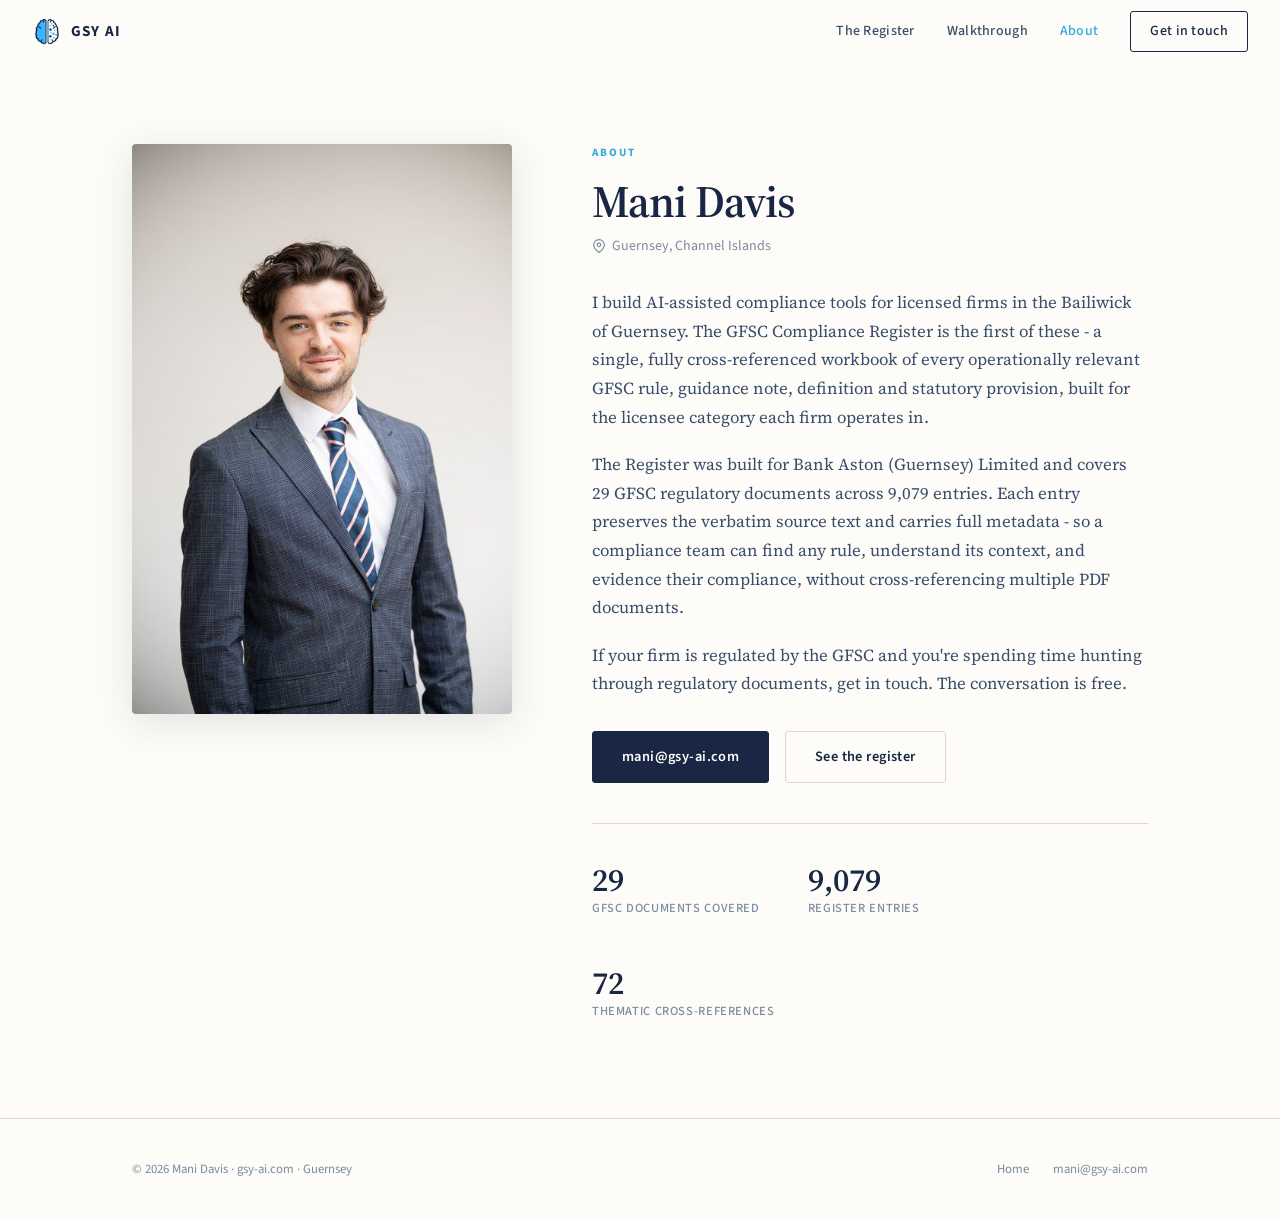
==== about.html @ 8e17f765 "first commit" ====
<!doctype html>
<html lang="en">
<head>
  <meta charset="utf-8" />
  <meta name="viewport" content="width=device-width, initial-scale=1" />
  <title>About - GSY AI</title>
  <meta name="description" content="Mani Davis - building AI-assisted compliance tools for licensed firms in the Bailiwick of Guernsey." />
  <link rel="icon" type="image/png" href="images/favicon.png" />
  <link rel="stylesheet" href="css/style.css" />
  <link rel="stylesheet" href="css/about.css" />
</head>
<body>

  <nav class="nav" id="nav">
    <a class="nav__logo" href="index.html">
      <img src="images/favicon.png" alt="GSY AI" />
      <span class="nav__logo-text">GSY AI</span>
    </a>
    <div class="nav__links">
      <a href="index.html#register">The Register</a>
      <a href="index.html#walkthrough">Walkthrough</a>
      <a href="about.html" style="color:var(--blue);">About</a>
      <a href="mailto:mani@gsy-ai.com" class="nav__cta">Get in touch</a>
    </div>
  </nav>

  <main class="about-main">
    <div class="wrap">

      <div class="about-grid">

        <!-- Photo -->
        <div class="about-photo-col">
          <div class="about-photo-wrap">
            <img src="images/mani.jpg" alt="Mani Davis" class="about-photo" />
          </div>
        </div>

        <!-- Text -->
        <div class="about-text-col">
          <div class="eyebrow" style="margin-bottom:1rem;">About</div>
          <h1 class="about-h1">Mani Davis</h1>
          <div class="about-location">
            <svg width="14" height="14" viewBox="0 0 24 24" fill="none" stroke="currentColor" stroke-width="2" stroke-linecap="round" stroke-linejoin="round"><path d="M21 10c0 7-9 13-9 13s-9-6-9-13a9 9 0 0 1 18 0z"/><circle cx="12" cy="10" r="3"/></svg>
            Guernsey, Channel Islands
          </div>

          <div class="about-body">
            <p>I build AI-assisted compliance tools for licensed firms in the Bailiwick of Guernsey. The GFSC Compliance Register is the first of these - a single, fully cross-referenced workbook of every operationally relevant GFSC rule, guidance note, definition and statutory provision, built for the licensee category each firm operates in.</p>
            <p>The Register was built for Bank Aston (Guernsey) Limited and covers 29 GFSC regulatory documents across 9,079 entries. Each entry preserves the verbatim source text and carries full metadata - so a compliance team can find any rule, understand its context, and evidence their compliance, without cross-referencing multiple PDF documents.</p>
            <p>If your firm is regulated by the GFSC and you're spending time hunting through regulatory documents, get in touch. The conversation is free.</p>
          </div>

          <div class="about-actions">
            <a href="mailto:mani@gsy-ai.com" class="btn btn--primary">mani@gsy-ai.com</a>
            <a href="index.html#register" class="btn btn--outline">See the register</a>
          </div>

          <div class="about-divider"></div>

          <div class="about-stats">
            <div class="stat">
              <span class="stat__number">29</span>
              <span class="stat__label">GFSC documents covered</span>
            </div>
            <div class="stat">
              <span class="stat__number">9,079</span>
              <span class="stat__label">Register entries</span>
            </div>
            <div class="stat">
              <span class="stat__number">72</span>
              <span class="stat__label">Thematic cross-references</span>
            </div>
          </div>
        </div>

      </div>

    </div>
  </main>

  <footer class="footer">
    <div class="wrap">
      <div class="footer__inner">
        <p class="footer__copy">© 2026 Mani Davis · gsy-ai.com · Guernsey</p>
        <nav class="footer__links">
          <a href="index.html">Home</a>
          <a href="mailto:mani@gsy-ai.com">mani@gsy-ai.com</a>
        </nav>
      </div>
    </div>
  </footer>

  <script src="js/main.js"></script>
</body>
</html>
---- css/style.css ----
/* ─────────────────────────────────────────
   GSY AI — Global Styles
   Palette: Navy #1a2744, Blue #2eaadc, Paper #fdfcf8
───────────────────────────────────────── */

@import url('https://fonts.googleapis.com/css2?family=Source+Serif+4:ital,opsz,wght@0,8..60,300;0,8..60,400;0,8..60,600;0,8..60,700;1,8..60,400;1,8..60,600&family=Source+Sans+3:wght@300;400;500;600;700&display=swap');

:root {
  --navy:      #1a2744;
  --navy-mid:  #243562;
  --blue:      #2eaadc;
  --blue-pale: #e8f6fd;
  --paper:     #fdfcf8;
  --paper-mid: #f3f0e8;
  --rule:      #ddd8cf;
  --ink:       #1a2744;
  --soft:      #3a4d6b;
  --mute:      #7a8aa0;
  --serif:     'Source Serif 4', Georgia, serif;
  --sans:      'Source Sans 3', 'Helvetica Neue', Arial, sans-serif;
  --ease:      cubic-bezier(0.25, 0.46, 0.45, 0.94);
  --radius:    3px;
}

/* ── Reset ── */
*, *::before, *::after { box-sizing: border-box; margin: 0; padding: 0; }
html { scroll-behavior: smooth; -webkit-text-size-adjust: 100%; }
body {
  background: var(--paper);
  color: var(--ink);
  font-family: var(--serif);
  font-size: 1rem;
  line-height: 1.6;
  -webkit-font-smoothing: antialiased;
}
img { display: block; max-width: 100%; }
a { color: inherit; text-decoration: none; }
button { cursor: pointer; border: none; background: none; font: inherit; color: inherit; }
ul, ol { list-style: none; }

/* ── Typography ── */
.eyebrow {
  font-family: var(--sans);
  font-size: 0.7rem;
  font-weight: 700;
  letter-spacing: 0.18em;
  text-transform: uppercase;
  color: var(--blue);
}

h1 {
  font-family: var(--serif);
  font-size: clamp(2.2rem, 5vw, 3.4rem);
  font-weight: 600;
  line-height: 1.06;
  letter-spacing: -0.02em;
  color: var(--navy);
}

h2 {
  font-family: var(--serif);
  font-size: clamp(1.5rem, 3vw, 2.1rem);
  font-weight: 600;
  line-height: 1.1;
  letter-spacing: -0.01em;
  color: var(--navy);
}

h3 {
  font-family: var(--sans);
  font-size: 0.72rem;
  font-weight: 700;
  letter-spacing: 0.15em;
  text-transform: uppercase;
  color: var(--mute);
}

/* ── Layout ── */
.wrap {
  width: 100%;
  max-width: 1080px;
  margin: 0 auto;
  padding: 0 2rem;
}
.wrap--narrow {
  max-width: 700px;
  margin: 0 auto;
  padding: 0 2rem;
}

/* ── Nav ── */
.nav {
  position: fixed;
  top: 0; left: 0; right: 0;
  z-index: 200;
  height: 64px;
  display: flex;
  align-items: center;
  justify-content: space-between;
  padding: 0 2rem;
  background: rgba(253,252,248,0.94);
  backdrop-filter: blur(14px);
  -webkit-backdrop-filter: blur(14px);
  border-bottom: 1px solid transparent;
  transition: border-color 0.3s var(--ease), background 0.3s var(--ease);
}
.nav.scrolled {
  border-bottom-color: var(--rule);
  background: rgba(253,252,248,0.98);
}
.nav__logo {
  display: flex;
  align-items: center;
  gap: 0.55rem;
  text-decoration: none;
}
.nav__logo img {
  width: 30px;
  height: 30px;
}
.nav__logo-text {
  font-family: var(--sans);
  font-size: 0.95rem;
  font-weight: 700;
  letter-spacing: 0.08em;
  text-transform: uppercase;
  color: var(--navy);
}
.nav__links {
  display: flex;
  align-items: center;
  gap: 2rem;
}
.nav__links a {
  font-family: var(--sans);
  font-size: 0.875rem;
  font-weight: 500;
  color: var(--soft);
  letter-spacing: 0.02em;
  transition: color 0.2s;
}
.nav__links a:hover { color: var(--blue); }
.nav__cta {
  display: inline-flex;
  align-items: center;
  font-family: var(--sans);
  font-size: 0.82rem;
  font-weight: 600;
  letter-spacing: 0.04em;
  padding: 0.5rem 1.2rem;
  border: 1.5px solid var(--navy);
  border-radius: var(--radius);
  color: var(--navy) !important;
  transition: all 0.2s var(--ease);
}
.nav__cta:hover {
  background: var(--navy);
  color: var(--paper) !important;
  border-color: var(--navy);
}

/* ── Buttons ── */
.btn {
  display: inline-flex;
  align-items: center;
  gap: 0.5rem;
  font-family: var(--sans);
  font-weight: 600;
  font-size: 0.9rem;
  letter-spacing: 0.03em;
  padding: 0.85rem 1.8rem;
  border-radius: var(--radius);
  transition: all 0.2s var(--ease);
  cursor: pointer;
  border: 1.5px solid transparent;
  text-decoration: none;
}
.btn--primary {
  background: var(--navy);
  color: var(--paper);
  border-color: var(--navy);
}
.btn--primary:hover {
  background: var(--navy-mid);
  border-color: var(--navy-mid);
  transform: translateY(-1px);
  box-shadow: 0 4px 16px rgba(26,39,68,0.18);
}
.btn--outline {
  background: transparent;
  color: var(--navy);
  border-color: var(--rule);
}
.btn--outline:hover {
  border-color: var(--navy);
  background: var(--paper-mid);
}

/* ── Sections ── */
section { padding: 6rem 0; }
section.section--sm { padding: 4rem 0; }
section.section--lg { padding: 8rem 0; }

/* ── Dividers ── */
.hr { border: none; border-top: 1px solid var(--rule); }

/* ── Footer ── */
.footer {
  padding: 2.5rem 0;
  border-top: 1px solid var(--rule);
}
.footer__inner {
  display: flex;
  justify-content: space-between;
  align-items: center;
  flex-wrap: wrap;
  gap: 1rem;
}
.footer__copy {
  font-family: var(--sans);
  font-size: 0.8rem;
  color: var(--mute);
}
.footer__links {
  display: flex;
  gap: 1.5rem;
}
.footer__links a {
  font-family: var(--sans);
  font-size: 0.8rem;
  color: var(--mute);
  transition: color 0.2s;
}
.footer__links a:hover { color: var(--blue); }

/* ── Responsive ── */
@media (max-width: 700px) {
  .nav__links { display: none; }
  .wrap, .wrap--narrow { padding: 0 1.25rem; }
  section { padding: 4rem 0; }
  section.section--lg { padding: 5rem 0; }
}
---- css/about.css ----
/* ── About page ── */
.about-main {
  padding: 9rem 0 6rem;
}
.about-grid {
  display: grid;
  grid-template-columns: 380px 1fr;
  gap: 5rem;
  align-items: start;
}
.about-photo-wrap {
  position: sticky;
  top: 90px;
}
.about-photo {
  width: 100%;
  border-radius: 4px;
  box-shadow: 0 8px 40px rgba(26,39,68,0.12);
  display: block;
}

.about-h1 {
  font-size: clamp(2rem, 4vw, 2.8rem);
  margin-bottom: 0.6rem;
}
.about-location {
  display: flex;
  align-items: center;
  gap: 0.4rem;
  font-family: var(--sans);
  font-size: 0.875rem;
  color: var(--mute);
  margin-bottom: 2rem;
}

.about-body {
  display: flex;
  flex-direction: column;
  gap: 1.2rem;
  margin-bottom: 2rem;
}
.about-body p {
  font-size: 1.05rem;
  line-height: 1.7;
  color: var(--soft);
}

.about-actions {
  display: flex;
  gap: 1rem;
  flex-wrap: wrap;
  margin-bottom: 2.5rem;
}

.about-divider {
  height: 1px;
  background: var(--rule);
  margin-bottom: 2.5rem;
}

.about-stats {
  display: flex;
  gap: 3rem;
  flex-wrap: wrap;
}
.stat {
  display: flex;
  flex-direction: column;
  gap: 0.2rem;
}
.stat__number {
  font-family: var(--serif);
  font-size: 2rem;
  font-weight: 600;
  color: var(--navy);
  line-height: 1;
}
.stat__label {
  font-family: var(--sans);
  font-size: 0.78rem;
  font-weight: 500;
  color: var(--mute);
  letter-spacing: 0.05em;
  text-transform: uppercase;
}

@media (max-width: 900px) {
  .about-grid {
    grid-template-columns: 1fr;
    gap: 2.5rem;
  }
  .about-photo-wrap { position: static; max-width: 320px; }
  .about-stats { gap: 2rem; }
}
@media (max-width: 600px) {
  .about-main { padding: 7rem 0 4rem; }
  .stat__number { font-size: 1.6rem; }
}
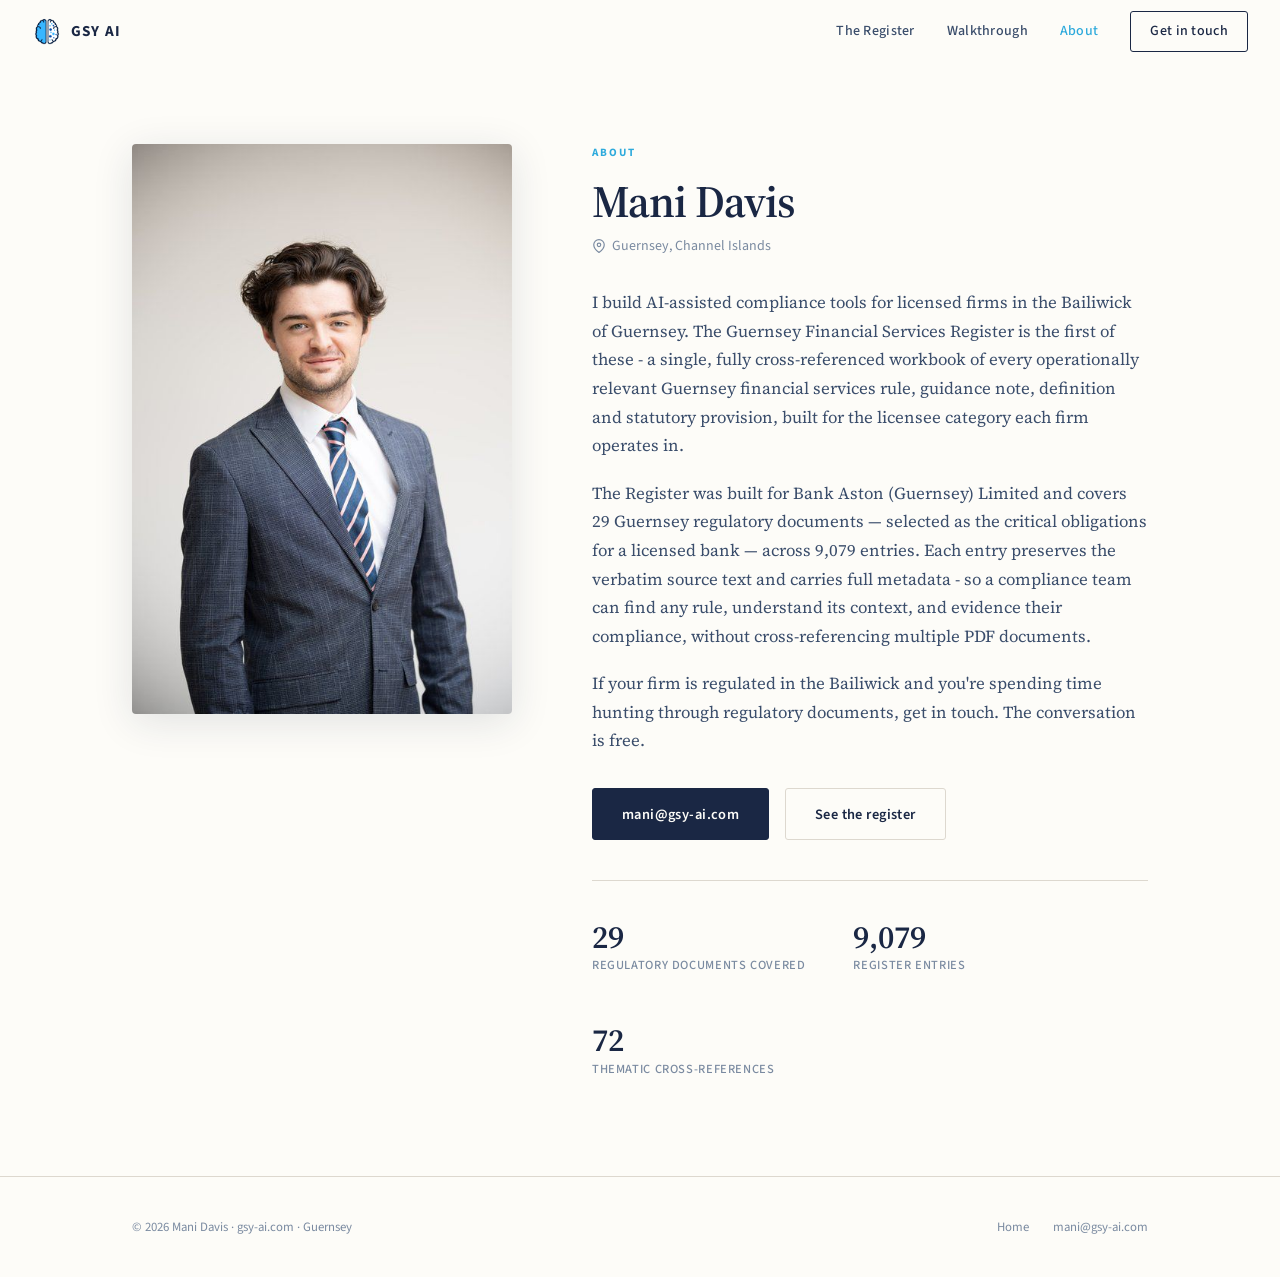
==== commit f43e8fb2: "Replace GFSC-specific branding with broader regulatory language - Rename "GFSC Compliance Register" " ====
--- a/about.html
+++ b/about.html
@@ -46,9 +46,9 @@
           </div>
 
           <div class="about-body">
-            <p>I build AI-assisted compliance tools for licensed firms in the Bailiwick of Guernsey. The GFSC Compliance Register is the first of these - a single, fully cross-referenced workbook of every operationally relevant GFSC rule, guidance note, definition and statutory provision, built for the licensee category each firm operates in.</p>
-            <p>The Register was built for Bank Aston (Guernsey) Limited and covers 29 GFSC regulatory documents across 9,079 entries. Each entry preserves the verbatim source text and carries full metadata - so a compliance team can find any rule, understand its context, and evidence their compliance, without cross-referencing multiple PDF documents.</p>
-            <p>If your firm is regulated by the GFSC and you're spending time hunting through regulatory documents, get in touch. The conversation is free.</p>
+            <p>I build AI-assisted compliance tools for licensed firms in the Bailiwick of Guernsey. The Guernsey Financial Services Register is the first of these - a single, fully cross-referenced workbook of every operationally relevant Guernsey financial services rule, guidance note, definition and statutory provision, built for the licensee category each firm operates in.</p>
+            <p>The Register was built for Bank Aston (Guernsey) Limited and covers 29 Guernsey regulatory documents — selected as the critical obligations for a licensed bank — across 9,079 entries. Each entry preserves the verbatim source text and carries full metadata - so a compliance team can find any rule, understand its context, and evidence their compliance, without cross-referencing multiple PDF documents.</p>
+            <p>If your firm is regulated in the Bailiwick and you're spending time hunting through regulatory documents, get in touch. The conversation is free.</p>
           </div>
 
           <div class="about-actions">
@@ -61,7 +61,7 @@
           <div class="about-stats">
             <div class="stat">
               <span class="stat__number">29</span>
-              <span class="stat__label">GFSC documents covered</span>
+              <span class="stat__label">regulatory documents covered</span>
             </div>
             <div class="stat">
               <span class="stat__number">9,079</span>
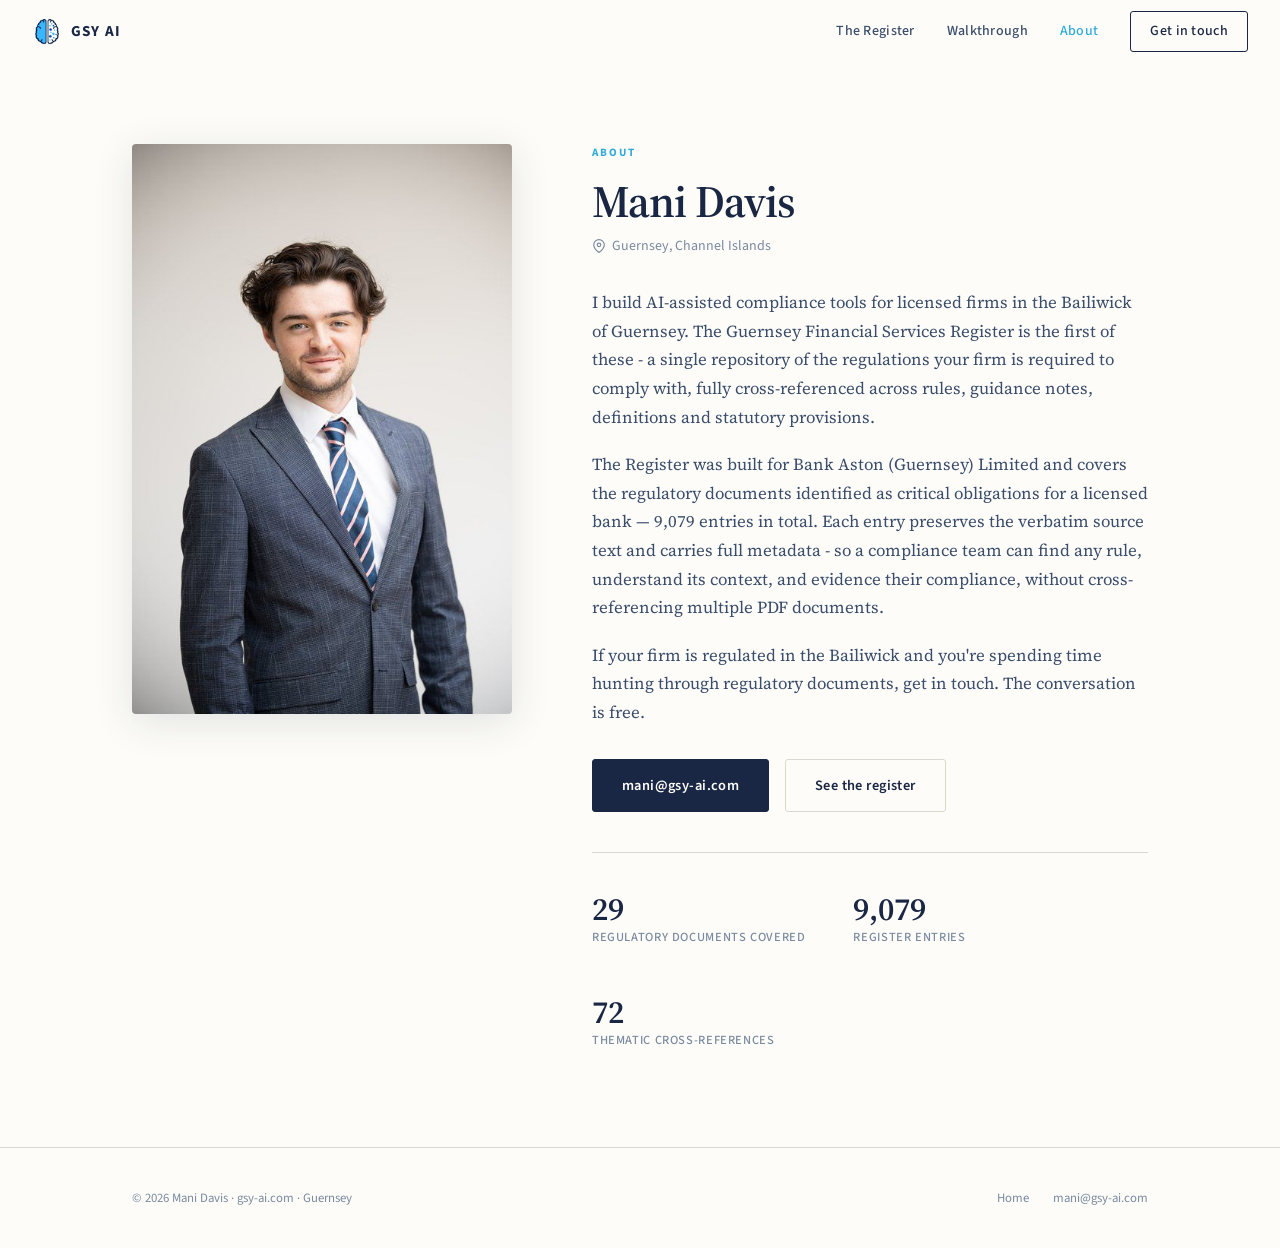
==== commit c5dd2a26: "Update copy: financial services register terminology per client feedback" ====
--- a/about.html
+++ b/about.html
@@ -46,8 +46,8 @@
           </div>
 
           <div class="about-body">
-            <p>I build AI-assisted compliance tools for licensed firms in the Bailiwick of Guernsey. The Guernsey Financial Services Register is the first of these - a single, fully cross-referenced workbook of every operationally relevant Guernsey financial services rule, guidance note, definition and statutory provision, built for the licensee category each firm operates in.</p>
-            <p>The Register was built for Bank Aston (Guernsey) Limited and covers 29 Guernsey regulatory documents — selected as the critical obligations for a licensed bank — across 9,079 entries. Each entry preserves the verbatim source text and carries full metadata - so a compliance team can find any rule, understand its context, and evidence their compliance, without cross-referencing multiple PDF documents.</p>
+            <p>I build AI-assisted compliance tools for licensed firms in the Bailiwick of Guernsey. The Guernsey Financial Services Register is the first of these - a single repository of the regulations your firm is required to comply with, fully cross-referenced across rules, guidance notes, definitions and statutory provisions.</p>
+            <p>The Register was built for Bank Aston (Guernsey) Limited and covers the regulatory documents identified as critical obligations for a licensed bank — 9,079 entries in total. Each entry preserves the verbatim source text and carries full metadata - so a compliance team can find any rule, understand its context, and evidence their compliance, without cross-referencing multiple PDF documents.</p>
             <p>If your firm is regulated in the Bailiwick and you're spending time hunting through regulatory documents, get in touch. The conversation is free.</p>
           </div>
 
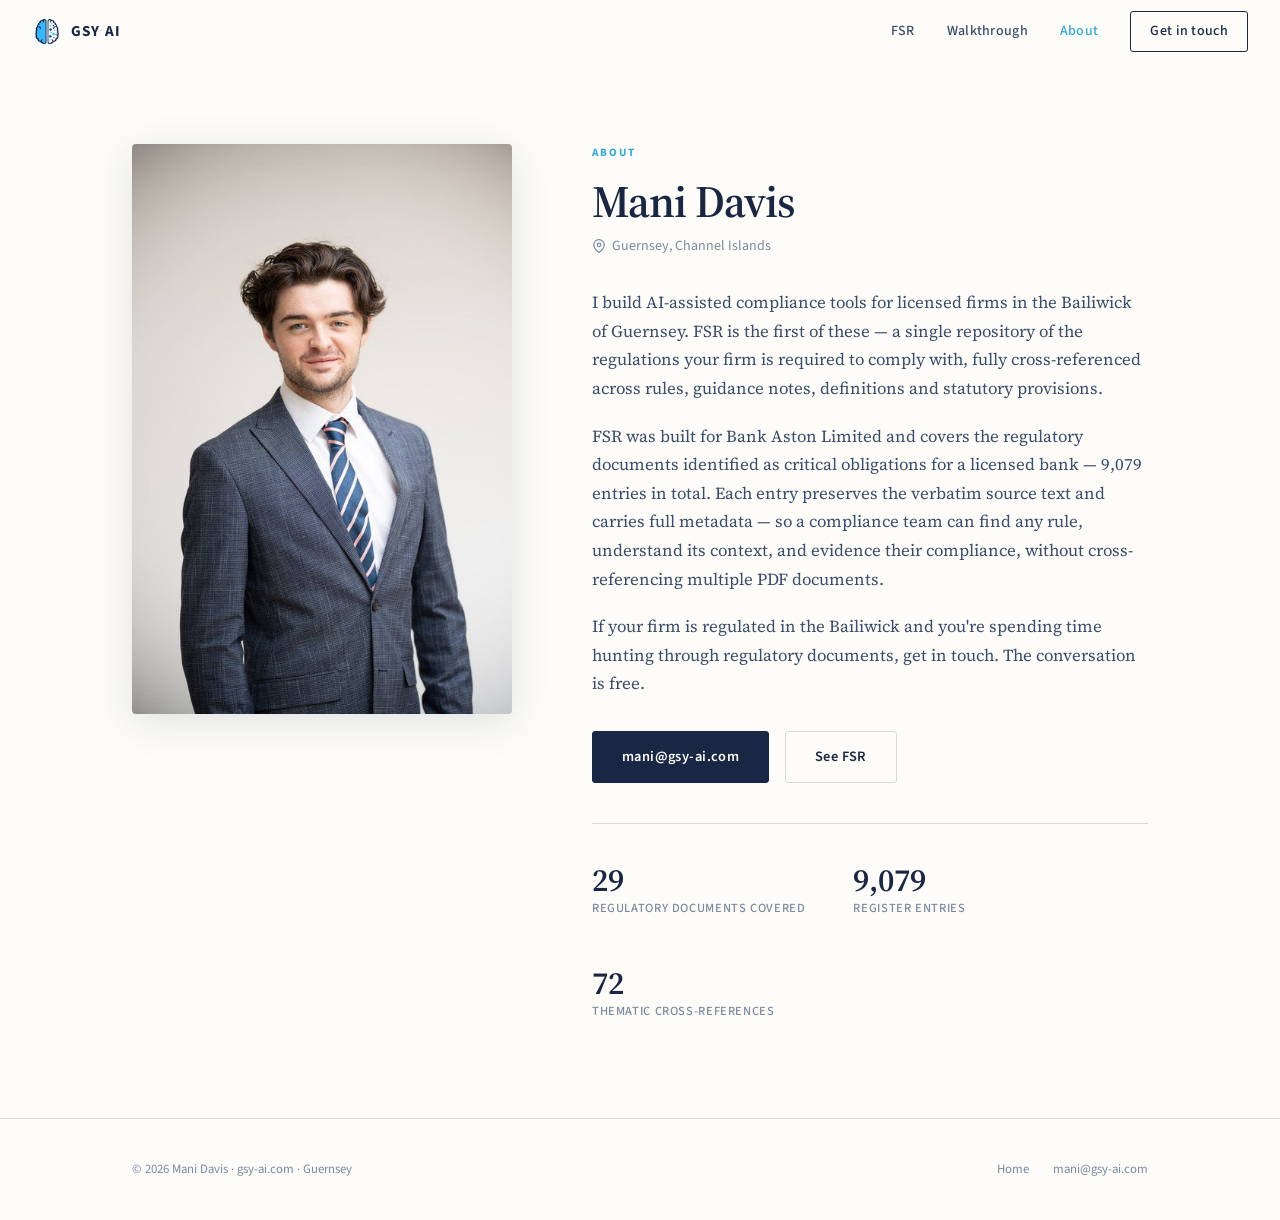
==== commit 9995d76e: "Rebrand: FSR name, confirmed client quote, updated pricing copy - Rename product to FSR throughout i" ====
--- a/about.html
+++ b/about.html
@@ -3,8 +3,8 @@
 <head>
   <meta charset="utf-8" />
   <meta name="viewport" content="width=device-width, initial-scale=1" />
-  <title>About - GSY AI</title>
-  <meta name="description" content="Mani Davis - building AI-assisted compliance tools for licensed firms in the Bailiwick of Guernsey." />
+  <title>About | GSY AI</title>
+  <meta name="description" content="Mani Davis — building AI-assisted compliance tools for licensed firms. Creator of FSR, a single cross-referenced repository of the regulations your firm must comply with." />
   <link rel="icon" type="image/png" href="images/favicon.png" />
   <link rel="stylesheet" href="css/style.css" />
   <link rel="stylesheet" href="css/about.css" />
@@ -17,7 +17,7 @@
       <span class="nav__logo-text">GSY AI</span>
     </a>
     <div class="nav__links">
-      <a href="index.html#register">The Register</a>
+      <a href="index.html#register">FSR</a>
       <a href="index.html#walkthrough">Walkthrough</a>
       <a href="about.html" style="color:var(--blue);">About</a>
       <a href="mailto:mani@gsy-ai.com" class="nav__cta">Get in touch</a>
@@ -46,14 +46,14 @@
           </div>
 
           <div class="about-body">
-            <p>I build AI-assisted compliance tools for licensed firms in the Bailiwick of Guernsey. The Guernsey Financial Services Register is the first of these - a single repository of the regulations your firm is required to comply with, fully cross-referenced across rules, guidance notes, definitions and statutory provisions.</p>
-            <p>The Register was built for Bank Aston (Guernsey) Limited and covers the regulatory documents identified as critical obligations for a licensed bank — 9,079 entries in total. Each entry preserves the verbatim source text and carries full metadata - so a compliance team can find any rule, understand its context, and evidence their compliance, without cross-referencing multiple PDF documents.</p>
+            <p>I build AI-assisted compliance tools for licensed firms in the Bailiwick of Guernsey. FSR is the first of these — a single repository of the regulations your firm is required to comply with, fully cross-referenced across rules, guidance notes, definitions and statutory provisions.</p>
+            <p>FSR was built for Bank Aston Limited and covers the regulatory documents identified as critical obligations for a licensed bank — 9,079 entries in total. Each entry preserves the verbatim source text and carries full metadata — so a compliance team can find any rule, understand its context, and evidence their compliance, without cross-referencing multiple PDF documents.</p>
             <p>If your firm is regulated in the Bailiwick and you're spending time hunting through regulatory documents, get in touch. The conversation is free.</p>
           </div>
 
           <div class="about-actions">
             <a href="mailto:mani@gsy-ai.com" class="btn btn--primary">mani@gsy-ai.com</a>
-            <a href="index.html#register" class="btn btn--outline">See the register</a>
+            <a href="index.html#register" class="btn btn--outline">See FSR</a>
           </div>
 
           <div class="about-divider"></div>
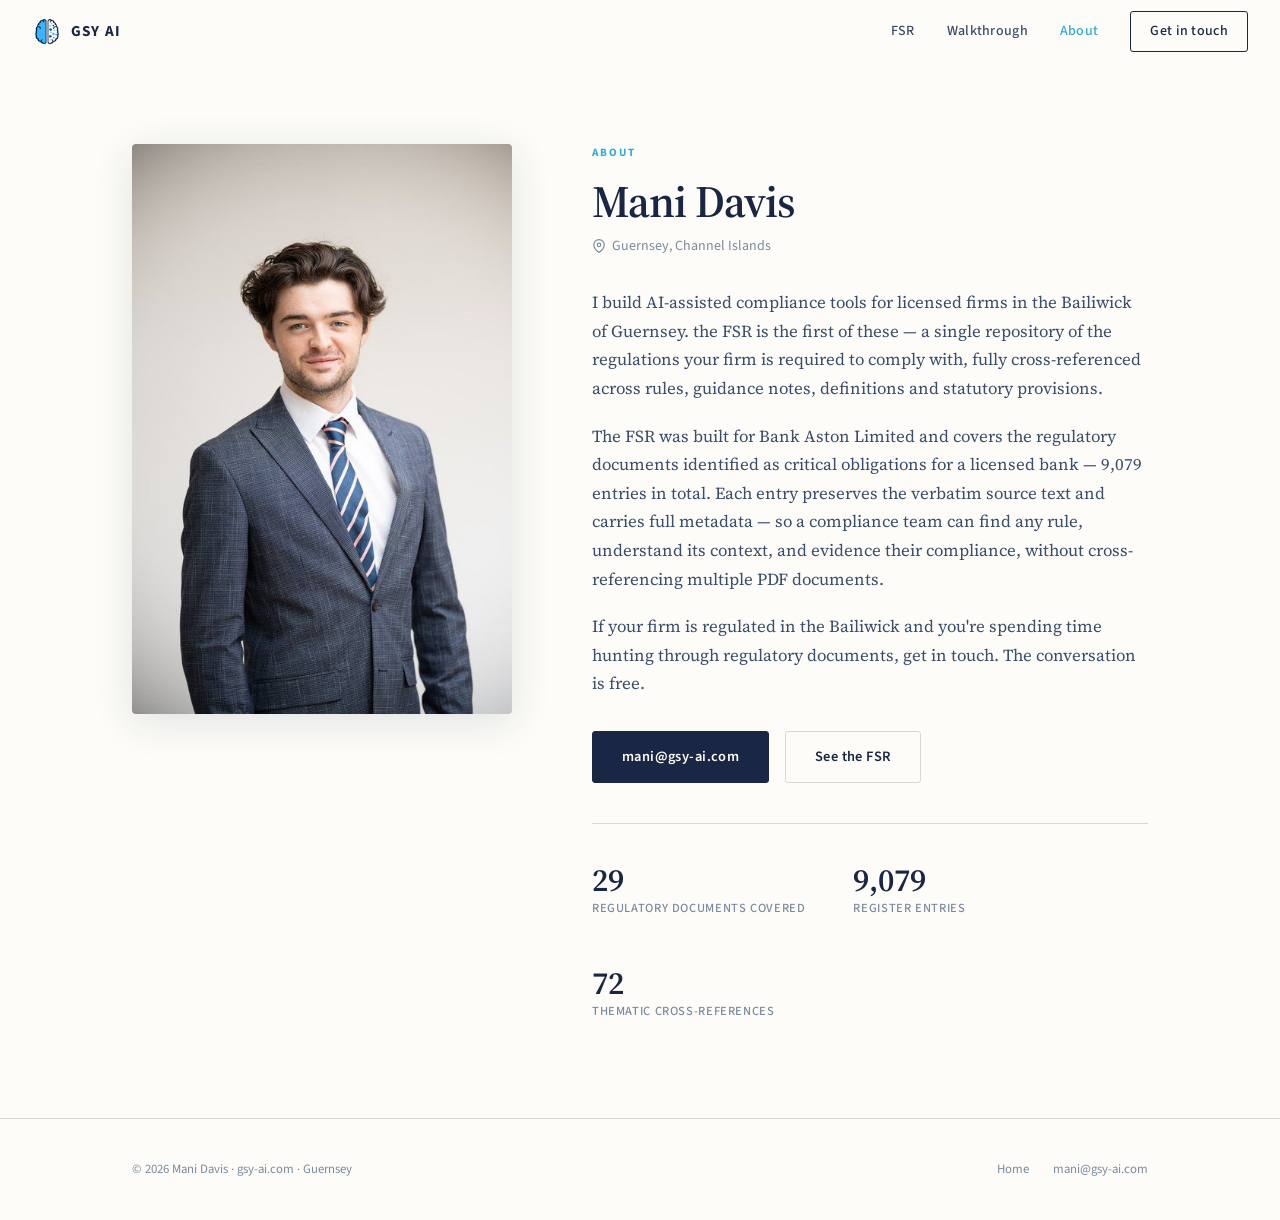
==== commit 9f5adae8: "Copy: 'FSR' → 'the FSR' throughout prose in index.html and about.html https://claude.ai/code/session" ====
--- a/about.html
+++ b/about.html
@@ -4,7 +4,7 @@
   <meta charset="utf-8" />
   <meta name="viewport" content="width=device-width, initial-scale=1" />
   <title>About | GSY AI</title>
-  <meta name="description" content="Mani Davis — building AI-assisted compliance tools for licensed firms. Creator of FSR, a single cross-referenced repository of the regulations your firm must comply with." />
+  <meta name="description" content="Mani Davis — building AI-assisted compliance tools for licensed firms. Creator of the FSR, a single cross-referenced repository of the regulations your firm must comply with." />
   <link rel="icon" type="image/png" href="images/favicon.png" />
   <link rel="stylesheet" href="css/style.css" />
   <link rel="stylesheet" href="css/about.css" />
@@ -46,14 +46,14 @@
           </div>
 
           <div class="about-body">
-            <p>I build AI-assisted compliance tools for licensed firms in the Bailiwick of Guernsey. FSR is the first of these — a single repository of the regulations your firm is required to comply with, fully cross-referenced across rules, guidance notes, definitions and statutory provisions.</p>
-            <p>FSR was built for Bank Aston Limited and covers the regulatory documents identified as critical obligations for a licensed bank — 9,079 entries in total. Each entry preserves the verbatim source text and carries full metadata — so a compliance team can find any rule, understand its context, and evidence their compliance, without cross-referencing multiple PDF documents.</p>
+            <p>I build AI-assisted compliance tools for licensed firms in the Bailiwick of Guernsey. the FSR is the first of these — a single repository of the regulations your firm is required to comply with, fully cross-referenced across rules, guidance notes, definitions and statutory provisions.</p>
+            <p>The FSR was built for Bank Aston Limited and covers the regulatory documents identified as critical obligations for a licensed bank — 9,079 entries in total. Each entry preserves the verbatim source text and carries full metadata — so a compliance team can find any rule, understand its context, and evidence their compliance, without cross-referencing multiple PDF documents.</p>
             <p>If your firm is regulated in the Bailiwick and you're spending time hunting through regulatory documents, get in touch. The conversation is free.</p>
           </div>
 
           <div class="about-actions">
             <a href="mailto:mani@gsy-ai.com" class="btn btn--primary">mani@gsy-ai.com</a>
-            <a href="index.html#register" class="btn btn--outline">See FSR</a>
+            <a href="index.html#register" class="btn btn--outline">See the FSR</a>
           </div>
 
           <div class="about-divider"></div>
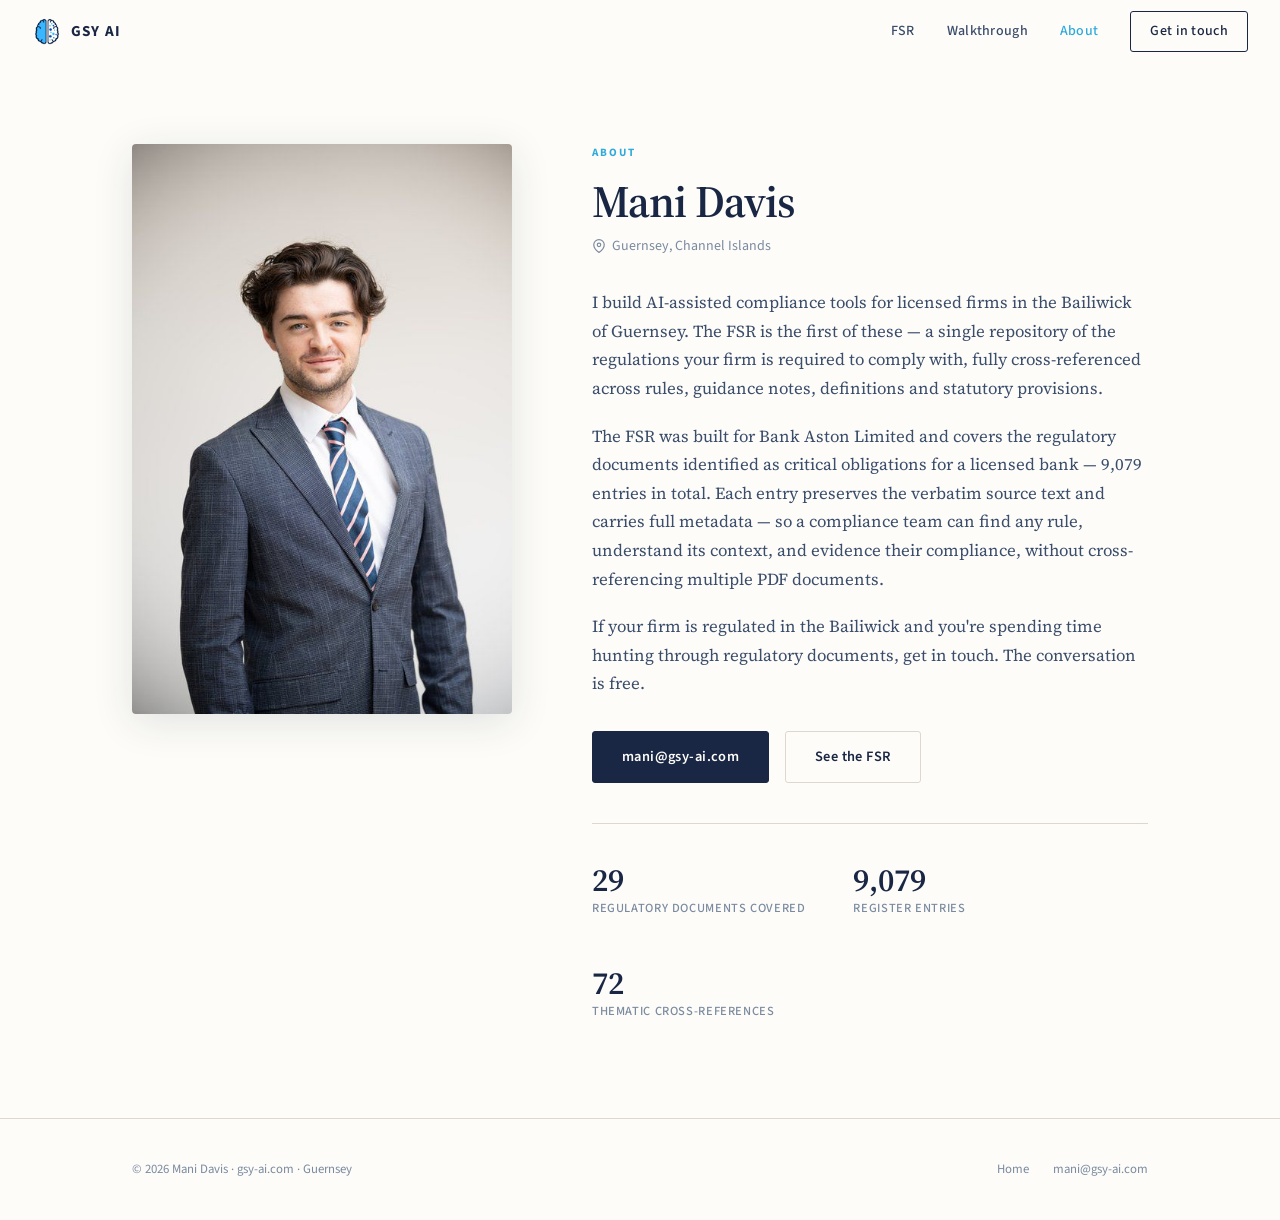
==== commit 2ab0f685: "Fix capitalisation: 'the FSR'/'the Financial Services Register' at sentence starts https://claude.ai" ====
--- a/about.html
+++ b/about.html
@@ -46,7 +46,7 @@
           </div>
 
           <div class="about-body">
-            <p>I build AI-assisted compliance tools for licensed firms in the Bailiwick of Guernsey. the FSR is the first of these — a single repository of the regulations your firm is required to comply with, fully cross-referenced across rules, guidance notes, definitions and statutory provisions.</p>
+            <p>I build AI-assisted compliance tools for licensed firms in the Bailiwick of Guernsey. The FSR is the first of these — a single repository of the regulations your firm is required to comply with, fully cross-referenced across rules, guidance notes, definitions and statutory provisions.</p>
             <p>The FSR was built for Bank Aston Limited and covers the regulatory documents identified as critical obligations for a licensed bank — 9,079 entries in total. Each entry preserves the verbatim source text and carries full metadata — so a compliance team can find any rule, understand its context, and evidence their compliance, without cross-referencing multiple PDF documents.</p>
             <p>If your firm is regulated in the Bailiwick and you're spending time hunting through regulatory documents, get in touch. The conversation is free.</p>
           </div>
